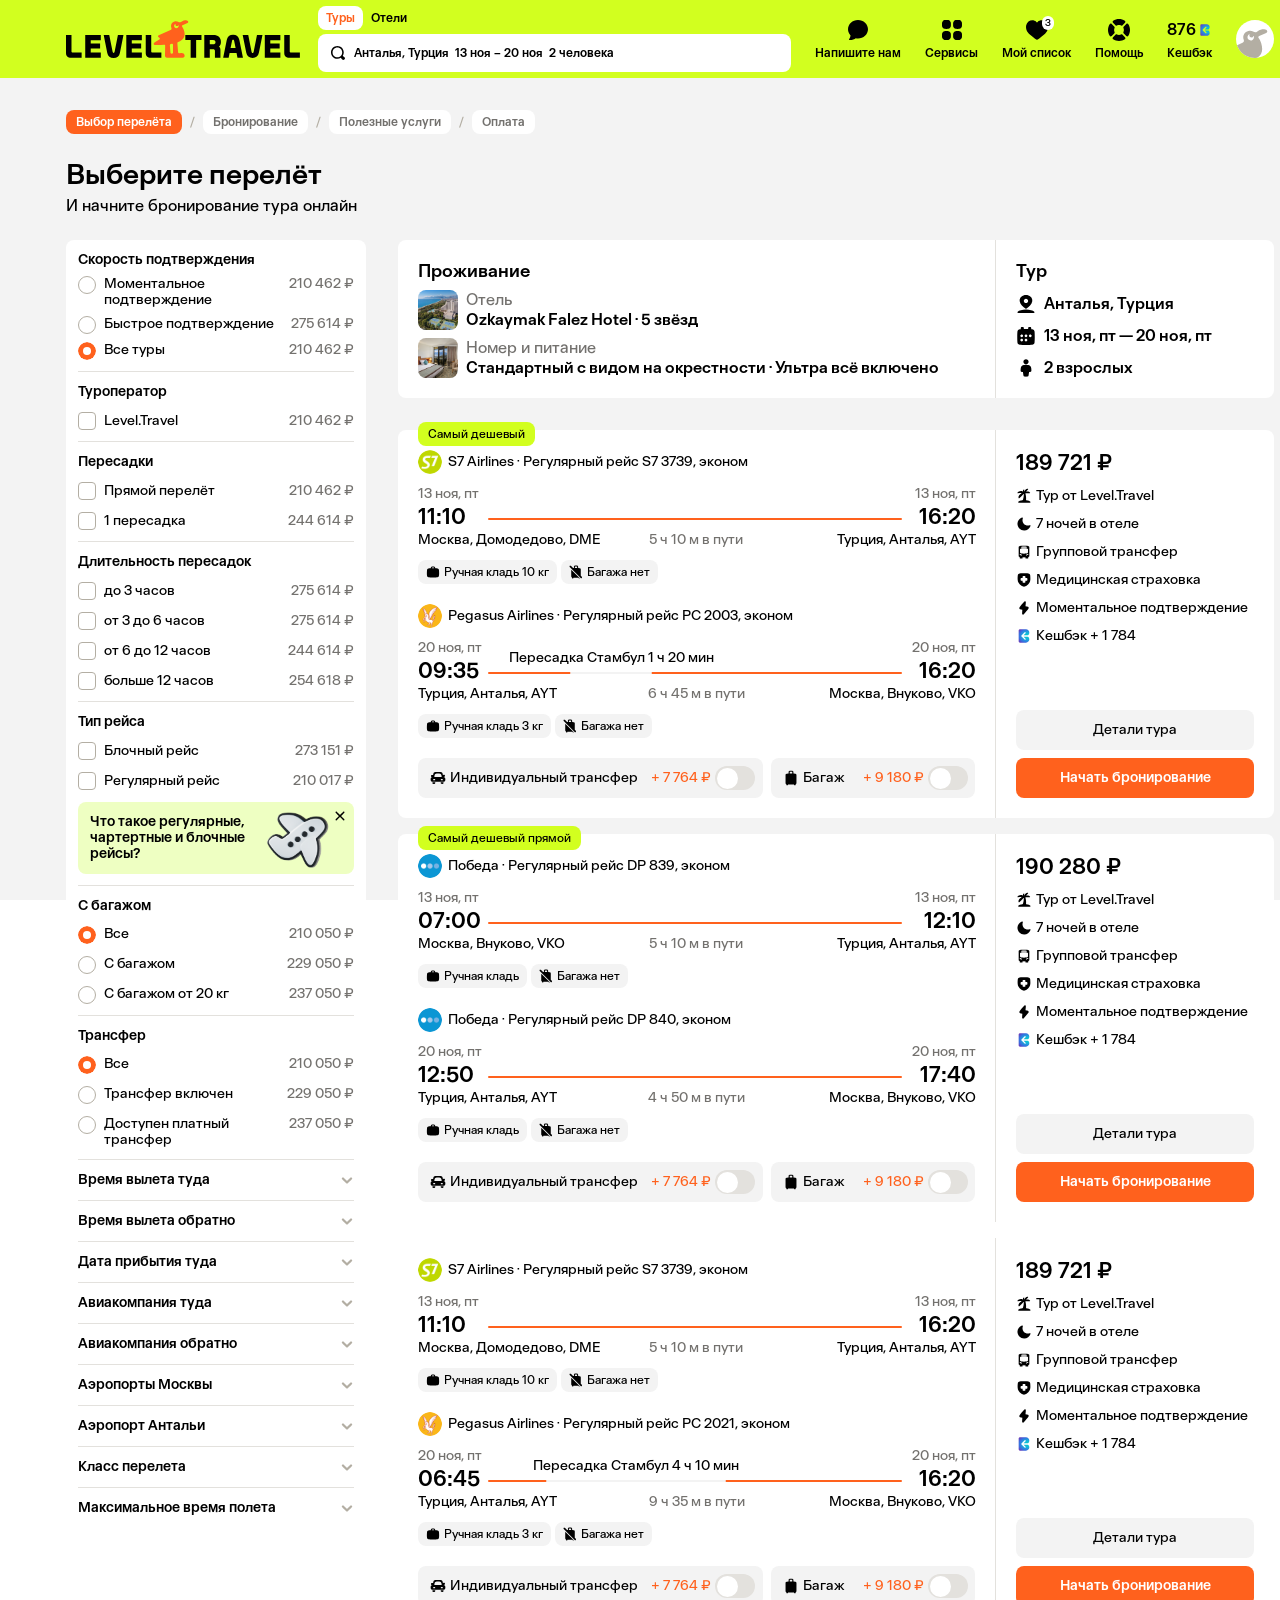
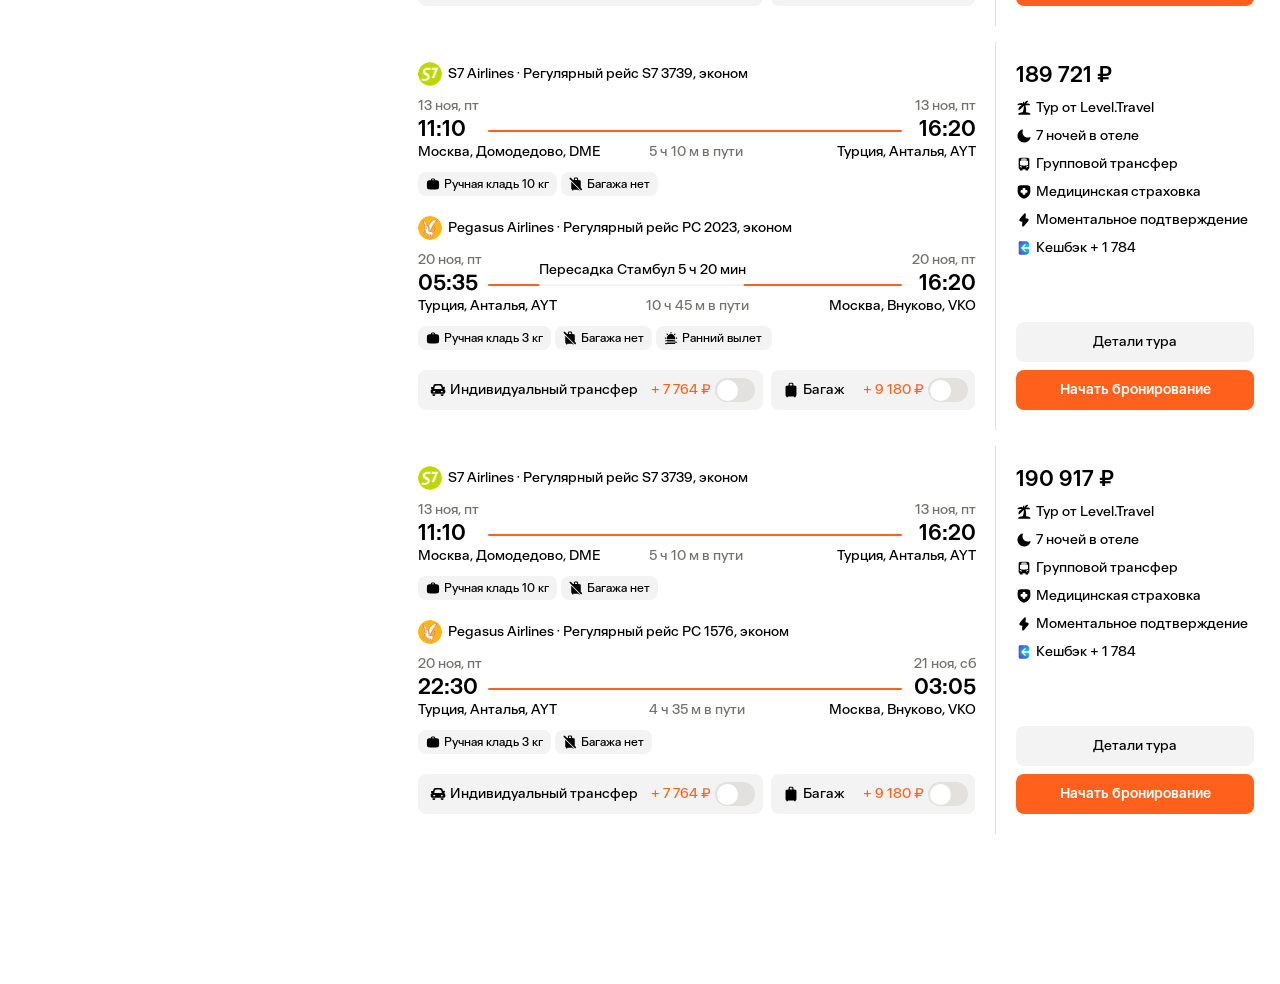
==== b/index.html @ edc3520c "Publish checkout prototypes B and C" ====
<!doctype html>
<html lang="ru">
<head>
  <meta charset="UTF-8">
  <meta name="viewport" content="width=1340">
  <meta name="robots" content="noindex, nofollow">
  <title>Оформление тура — Level.Travel</title>
  <link rel="preload" href="./assets/fonts/ONYOneBeta-Regular.otf" as="font" type="font/otf" crossorigin>
  <link rel="preload" href="./assets/fonts/ONYOneBeta-Medium.otf" as="font" type="font/otf" crossorigin>
  <link rel="stylesheet" href="./styles.css?v=transfer-directions">
  <link rel="stylesheet" href="./lodging-info.css?v=square-photos">
</head>
<body>
  <div id="app"></div>
  <script type="module" src="./app.js?v=square-photos"></script>
</body>
</html>
---- b/styles.css ----
@font-face{font-family:ONY;src:url('./assets/fonts/ONYOneBeta-Regular.otf') format('opentype');font-style:normal;font-weight:400;font-display:swap}
@font-face{font-family:ONY;src:url('./assets/fonts/ONYOneBeta-Medium.otf') format('opentype');font-style:normal;font-weight:500 900;font-display:swap}
:root{--orange:#ff611d;--lime:#d2ff1f;--background:#f3f3f3;--grey:#73716e;--pale:#b3aea3;--line:#e3e1dd;--radius:8px;color:#000;font-family:ONY,Arial,sans-serif;font-size:16px;line-height:20px;font-synthesis:none}
*{box-sizing:border-box}
body{margin:0;min-width:1340px;background:linear-gradient(to bottom,var(--lime) 78px,var(--background) 78px)}
body:has(.flight-header){background-attachment:fixed}
button,input,textarea,select{font:inherit;color:inherit}
button{cursor:pointer;border:0;background:none;padding:0;text-align:left}
button:disabled{cursor:default}
button:focus-visible,input:focus-visible,textarea:focus-visible{outline:2px solid var(--orange);outline-offset:3px}
button:active:not(:disabled){filter:brightness(.97)}
input,textarea{border:0;outline:none;min-width:0;background:transparent}
input[type=checkbox],input[type=radio]{appearance:none;display:inline-block;width:18px;height:18px;min-width:18px;border:1px solid var(--pale);background:#fff;cursor:pointer;position:relative;margin:0;vertical-align:middle;flex-shrink:0}
input[type=checkbox]{border-radius:4px}
input[type=radio]{border-radius:50%}
input[type=checkbox]:checked,input[type=radio]:checked{background:var(--orange);border-color:var(--orange)}
input[type=checkbox]:checked:after{content:'';position:absolute;left:1px;top:1px;width:14px;height:14px;background:url('./assets/service-transfer-imgCheckMark.svg') center/14px 14px no-repeat}
input[type=radio]:checked{border:0;background:transparent url('./assets/flight-filters-imgTypeOn.svg') center/18px 18px no-repeat}
h1,h2,h3,p,fieldset{margin:0;padding:0}
h1{font-size:28px;line-height:34px;font-weight:500;outline:none}
h2{font-size:22px;line-height:26px;font-weight:500}
h3{font-size:18px;line-height:22px;font-weight:500}
strong{font-weight:500}
[hidden]{display:none!important}
img{display:block;flex-shrink:0}
.muted{color:var(--grey)}
.pale{color:var(--pale)}
.fixed-page{width:1340px;margin:0 auto}
.icon{width:20px;height:20px;object-fit:contain;flex-shrink:0}
.chevron{width:16px;height:16px;object-fit:contain;flex-shrink:0}
.chevron.up{transform:rotate(180deg)}
.site-header{height:78px;width:1340px;background:var(--lime);padding:0 66px;display:flex;align-items:center;justify-content:space-between}
.logo{width:236px;height:38px;object-fit:contain}
.checkout-header-items{display:flex;gap:24px;font-size:14px;line-height:16px;font-weight:500}
.checkout-header-items>span{display:flex;align-items:center;gap:8px}
.checkout-header-items .icon{width:20px;height:20px}
.flight-header{position:sticky;top:0;z-index:40;gap:24px;padding-top:6px;padding-bottom:6px}
.header-search-group{display:flex;gap:16px;align-items:center;flex:1;min-width:0}
.header-search{flex:1;min-width:0;display:flex;flex-direction:column;gap:4px}
.header-tabs{display:flex;align-items:center;font-size:12px;line-height:14px;font-weight:500;height:24px}
.header-tabs>span{padding:5px 8px}
.header-tabs>.selected{background:#fff;color:var(--orange);border-radius:8px}
.search-static{height:38px;border-radius:8px;background:white;display:flex;align-items:center;gap:8px;padding:10px 12px;font-size:12px;line-height:14px;font-weight:500;white-space:nowrap}
.search-static .icon{width:16px;height:16px}
.header-items{display:flex;align-items:center;gap:24px;flex-shrink:0}
.header-item{position:relative;display:flex;flex-direction:column;align-items:center;gap:4px;font-size:12px;line-height:14px;font-weight:500}
.header-icon{width:24px;height:24px}
.list-count{position:absolute;left:calc(50% + 5px);top:-2px;padding:1px 3px;line-height:12px;font-size:10px;border-radius:8px;background:white;font-weight:400}
.cashback-head{display:flex;height:24px;align-items:center;gap:2px;font-size:16px;line-height:20px}
.cashback-icon{width:14px;height:14px}
.avatar{width:38px;height:38px;background:white;border-radius:50%;overflow:hidden;position:relative}
.avatar-bird{width:60px;height:60px;position:absolute;right:0;top:7px}
main{padding-top:32px;padding-bottom:150px}
.flights-page{width:1208px;margin:0 auto}
.checkout-page{width:1040px;margin:0 auto}
.steps{display:flex;align-items:center;gap:8px;height:24px;font-size:12px;line-height:14px}
.step{display:flex;gap:4px;align-items:center;justify-content:center;padding:5px 10px;background:white;color:var(--grey);font-weight:500;border-radius:8px;white-space:nowrap}
.step.active{background:var(--orange);color:#fff}
.step.done{color:#5a897d;padding-left:6px}
.done-mark{width:14px;height:14px}
.step-divider{color:var(--pale)}
.page-heading{display:flex;flex-direction:column;gap:4px;margin:24px 0}
.page-heading>p{font-size:16px;line-height:20px}
.flights-layout{display:grid;grid-template-columns:300px 876px;gap:32px;align-items:start}
.filters{background:white;padding:12px;border-radius:8px;display:flex;flex-direction:column;gap:12px;font-size:14px;line-height:16px}
.filter-group{display:flex;flex-direction:column;gap:12px;padding-bottom:12px;position:relative}
.filter-group::after{content:'';position:absolute;left:0;right:0;bottom:0;height:1px;background:var(--line)}
.filter-group:has(+.flight-banner){padding-bottom:0}
.filter-group:has(+.flight-banner)::after{display:none}
.filter-divider{height:0;position:relative}
.filter-divider::after{content:'';position:absolute;left:0;right:0;top:-1px;height:1px;background:var(--line)}
.filter-group:first-child{gap:8px}
.filter-group h3{font-size:14px;line-height:16px}
.filter-choice{display:flex;align-items:flex-start;gap:8px;cursor:pointer}
.filter-choice:has(input[type=checkbox]){align-items:center}
.filter-choice>span:first-of-type{flex:1;min-width:0}
.filter-price{color:var(--grey);white-space:nowrap}
.filter-choice input{margin:0}
.flight-banner{background:#eeffc2;border-radius:8px;position:relative;overflow:hidden}
.banner-body{display:flex;align-items:center;gap:16px;width:100%;padding:0 20px 0 12px;font-size:14px;line-height:16px;font-weight:500;min-height:72px}
.banner-body>span{flex:1;padding:12px 0}
.banner-plane{width:72px;height:72px;object-fit:cover}
.banner-close{position:absolute;right:8px;top:8px;width:12px;height:12px}
.banner-close img{width:12px;height:12px}
.collapsed-filter{display:flex;align-items:center;justify-content:space-between;gap:8px;font-size:14px;line-height:16px;font-weight:500;padding-bottom:12px;position:relative}
.collapsed-filter::after{content:'';position:absolute;left:0;right:0;bottom:0;height:1px;background:var(--line)}
.collapsed-filter:last-child{padding-bottom:0}
.collapsed-filter:last-child::after{display:none}
.small-chevron{width:14px;height:14px}
.extra-filter{display:flex;flex-direction:column;gap:12px;padding-bottom:12px;border-bottom:1px solid var(--line)}
.extra-filter:last-child{padding-bottom:0;border:0}
.filter-heading{display:flex;align-items:center;justify-content:space-between;gap:8px;font-size:14px;line-height:16px;font-weight:500;width:100%}
.extra-filter-content{display:flex;flex-direction:column;gap:12px}
.extra-filter:has(.extra-filter-content[hidden]){gap:0}
.filter-airline-logo{width:18px;height:18px;object-fit:cover;border-radius:50%;flex-shrink:0}
.range-caption{display:flex;justify-content:space-between;gap:8px}
.filter-range{height:16px;position:relative;isolation:isolate}
.filter-range::before{content:'';position:absolute;left:0;right:0;top:7px;height:2px;background:var(--line)}
.filter-range::after{content:'';position:absolute;left:var(--start);right:calc(100% - var(--end));top:7px;height:2px;background:var(--orange)}
.filter-range-input{appearance:none;position:absolute;inset:0;width:100%;height:16px;pointer-events:none;margin:0;background:transparent;z-index:1;padding:0}
.filter-range-input::-webkit-slider-thumb{appearance:none;pointer-events:auto;width:16px;height:16px;background:var(--orange);border-radius:50%;border:2px solid var(--orange);cursor:ew-resize}
.filter-range-input::-moz-range-thumb{pointer-events:auto;width:12px;height:12px;background:var(--orange);border-radius:50%;border:2px solid var(--orange);cursor:ew-resize}
.filter-range-input:focus-visible{outline:0;z-index:2}
.filter-range-input:focus-visible::-webkit-slider-thumb{outline:2px solid var(--pale);outline-offset:2px}
.flight-results{display:flex;flex-direction:column;gap:32px}
.flights-empty{display:flex;flex-direction:column;align-items:center;gap:16px;background:white;border-radius:8px;padding:20px;text-align:center}
.flights-empty>div{display:flex;flex-direction:column;gap:4px;width:100%}
.flights-empty h2{font-size:28px;line-height:34px}
.flights-empty p{font-size:16px;line-height:20px}
.accommodation-preview{display:grid;grid-template-columns:597px 279px;background:white;border-radius:8px;overflow:hidden;min-height:158px}
.accommodation-preview>div{padding:20px}
.accommodation-preview h3{margin-bottom:8px}
.lodging-details{display:flex;flex-direction:column;gap:8px;font-size:14px;line-height:16px}
.lodging-item{display:flex;gap:8px;align-items:flex-start}
.hotel-photo{width:36px;height:36px;border-radius:8px;object-fit:cover}
.lodging-item>div{display:flex;flex-direction:column;gap:2px}
.accommodation-preview .lodging-details{font-size:16px;line-height:20px}
.accommodation-preview .lodging-item>div{gap:0}
.accommodation-preview .hotel-photo{width:40px;height:40px}
.trip-preview{border-left:1px solid var(--line)}
.trip-preview>div{display:flex;align-items:center;gap:8px;margin-top:12px;font-size:16px;line-height:20px;font-weight:500}
.trip-preview .icon{width:20px;height:20px}
.flights-list{display:flex;flex-direction:column;gap:16px}
.flight-card{display:grid;grid-template-columns:597px 279px;position:relative;border-radius:8px;background:white;min-height:388px}
.flight-card-main{padding:20px;display:flex;flex-direction:column;gap:20px;min-width:0}
.flight-leg{display:flex;flex-direction:column;gap:12px}
.airline-line{display:flex;align-items:center;gap:6px;height:24px;font-size:14px;line-height:16px;white-space:nowrap}
.airline-logo{width:24px;height:24px;border-radius:50%;object-fit:cover}
.flight-path{height:62px;position:relative;display:flex;justify-content:space-between;font-size:14px;line-height:16px}
.flight-end{display:flex;flex-direction:column;align-items:flex-start;gap:2px;z-index:1}
.flight-end.arrival{align-items:flex-end;text-align:right;position:relative;right:-1px}
.flight-date{color:var(--grey);font-size:14px;line-height:16px;background:white}
.flight-time{font-size:22px;line-height:26px;background:white}
.airport{font-size:14px;line-height:16px;white-space:nowrap}
.flight-route-line{position:absolute;left:70px;width:414px;top:34px;height:0}
.route-line{position:absolute;width:414px;height:2px;left:0;top:-2px}
.connection-line{position:absolute;left:82px;top:-2px;width:82px;height:2px}
.connection-line.long{left:58px;width:180px}
.connection-line.longest{left:51px;width:205px}
.transfer-caption{position:absolute;top:-24px;left:123px;transform:translateX(-50%);text-align:center;white-space:nowrap;font-size:14px;line-height:16px;width:max-content}
.flight-route-line:has(.connection-line.long) .transfer-caption{left:147.5px}
.flight-route-line:has(.connection-line.longest) .transfer-caption{left:154.5px}
.flight-duration{position:absolute;top:46px;left:277.5px;transform:translateX(-50%);color:var(--grey);font-size:14px;line-height:16px;white-space:nowrap}
.flight-leg:nth-child(2) .flight-duration{left:278.5px}
.flight-card[data-flight="s7-pegasus-longest"] .flight-leg:nth-child(2) .flight-duration{left:279px}
.baggage-badges{display:flex;gap:4px;font-size:12px;line-height:14px;height:24px}
.baggage-badges>span{display:flex;align-items:center;gap:4px;padding:5px 8px;background:var(--background);border-radius:8px}
.baggage-badges>.early-departure{padding-right:10px}
.badge-icon{width:14px;height:14px;object-fit:contain}
.flight-badge{position:absolute;left:20px;top:-8px;padding:5px 10px;border-radius:8px;background:var(--lime);font-size:12px;line-height:14px;z-index:2}
.flight-extras{display:flex;gap:8px;margin-top:auto}
.extra-choice{display:flex;gap:4px;align-items:center;padding:8px 8px 8px 12px;border-radius:8px;background:var(--background);height:40px;font-size:14px;line-height:16px;white-space:nowrap}
.extra-icon{width:16px;height:16px}
.extra-price{color:var(--orange)}
.flight-extras>.extra-choice:first-child{flex:1;min-width:0}
.flight-extras>.extra-choice:first-child>span:first-of-type{flex:1;min-width:0}
.flight-extras>.extra-choice:last-child{width:204px}
.flight-extras>.extra-choice:last-child>span:first-of-type{width:56px;flex-shrink:0}
.switch{height:24px;width:40px;min-width:40px;border-radius:12px;background:var(--line);display:block;padding:1.5px;flex-shrink:0}
.switch>span{height:21px;width:21px;border-radius:50%;background:white;display:block;transform:translateX(0);transition:transform 120ms cubic-bezier(.23,1,.32,1)}
.switch.is-on{background:var(--orange)}
.switch.is-on>span{transform:translateX(16px)}
.flight-offer{border-left:1px solid var(--line);padding:20px;display:flex;flex-direction:column;justify-content:space-between;gap:24px}
.offer-info{display:flex;flex-direction:column;gap:12px;font-size:14px;line-height:16px}
.offer-price{font-size:22px;line-height:26px}
.offer-info>div{display:flex;gap:4px;align-items:flex-start}
.offer-icon{width:16px;height:16px}
.offer-buttons{display:flex;flex-direction:column;gap:8px}
.button{height:48px;border-radius:8px;display:flex;align-items:center;justify-content:center;text-align:center;padding:13px 16px;font-size:16px;line-height:20px;font-weight:500;white-space:nowrap}
.button.primary{background:var(--orange);color:white}
.button.primary:hover{background:#f35a17}
.button.secondary{background:var(--background);color:#000}
.button.secondary:hover{background:#ebeae7}
.button.small{height:40px;padding:12px 16px;font-size:14px;line-height:16px}
.button.secondary.small{font-weight:400}
.checkout-layout{display:grid;grid-template-columns:708px 300px;gap:32px;align-items:start}
.main-column{display:flex;flex-direction:column;gap:24px;min-width:0}
.panel{background:white;padding:20px;border-radius:8px}
.buyer-form{display:flex;flex-direction:column;gap:16px}
.buyer-form h2{margin-bottom:4px}
.form-row{display:grid;grid-template-columns:repeat(2,minmax(0,1fr));gap:16px}
.form-row.thirds{grid-template-columns:repeat(3,minmax(0,1fr))}
.field-wrap{display:flex;flex-direction:column;gap:4px;min-width:0}
.field{display:block;position:relative;background:white;border:1px solid var(--line);border-radius:8px;height:48px;min-width:0;text-align:left}
.field input{display:block;width:100%;height:46px;padding:19px 12px 3px;font-size:16px;line-height:20px;border-radius:8px}
.field input:focus-visible{outline:0}
.field:focus-within{border-color:var(--pale)}
.field-label{pointer-events:none;position:absolute;top:0;bottom:0;left:12px;right:12px;display:flex;align-items:center;font-size:16px;line-height:20px;color:var(--pale)}
.field:has(input:focus) .field-label,.field:has(input:not(:placeholder-shown)) .field-label{top:5px;bottom:auto;font-size:12px;line-height:14px;color:var(--grey);white-space:nowrap}
.field.invalid{border-color:#c12c3c}
.field.invalid .field-label{color:var(--grey)}
.field.invalid:has(input:placeholder-shown) .field-label{top:0;bottom:0;font-size:16px;line-height:20px;white-space:normal}
.field-wrap.has-error{gap:6px}
.field-error{font-size:12px;line-height:14px;color:#c12c3c}
.field-hint{font-size:12px;line-height:16px;color:var(--grey)}
.tourist-form{display:flex;flex-direction:column;gap:24px}
.tourist-heading{display:flex;flex-direction:column;gap:4px}
.passport-warning{display:flex;align-items:flex-start;gap:8px;color:var(--grey)}
.passport-warning .icon{width:20px;height:20px}
.tourist-presets{display:flex;gap:8px}
.preset{background:var(--background);border-radius:8px;padding:6px 12px;display:flex;flex-direction:column;gap:0;min-height:48px}
.preset-wrap{position:relative;display:block;flex-shrink:0}
.preset-wrap:nth-child(1){width:135px}.preset-wrap:nth-child(2){width:124px}.preset-wrap:nth-child(3){width:124px}.preset-wrap:nth-child(4){width:124px}
.preset-wrap .preset{width:100%}
.preset:disabled{opacity:.4;pointer-events:none}
.preset-tooltip{position:absolute;bottom:calc(100% + 8px);left:0;padding:8px 12px;border-radius:8px;background:#000;color:white;font-size:12px;line-height:16px;font-weight:400;white-space:nowrap;z-index:35;visibility:hidden;opacity:0;pointer-events:none}
.preset-wrap:hover .preset-tooltip,.preset-wrap:focus .preset-tooltip{visibility:visible;opacity:1}
.preset-wrap:focus-visible{outline:2px solid var(--orange);outline-offset:3px;border-radius:8px}
.preset small{font-size:12px;line-height:14px;color:var(--grey)}
.preset strong{font-size:16px;line-height:20px;white-space:nowrap}
.preset.selected{background:#ffe6dd;color:var(--orange)}
.preset.selected small{color:inherit}
.passport-fields{display:flex;flex-direction:column;gap:16px}
.passport-fields h3{font-size:16px;line-height:20px}
.country-field{height:48px;display:flex;align-items:center;justify-content:space-between;border:1px solid var(--line);border-radius:8px;padding:5px 12px}
.country-field>span{display:flex;flex-direction:column;font-size:16px;line-height:20px}
.country-field small{font-size:12px;line-height:14px;color:var(--grey)}
.country-selector{position:relative;min-width:0}
.country-field{width:100%}
.country-field.open{border-color:var(--grey)}
.country-menu{position:absolute;left:0;right:0;top:50px;height:160px;overflow-y:auto;background:white;z-index:30;border-radius:8px;box-shadow:0 4px 8px #0000000f,0 0 0 1px #6a6a6a14;scrollbar-width:none}
.country-menu::-webkit-scrollbar{display:none}
.country-option{display:block;width:100%;height:46px;padding:13px 12px;font-size:16px;line-height:20px;font-weight:400}
.country-option.selected,.country-option:focus{background:var(--orange);color:white;outline:none}
.country-menu:focus-within .country-option.selected:not(:focus){background:white;color:black}
.country-option:hover:not(:focus):not(.selected){background:var(--background)}
.gender-field{border:1px solid var(--line);border-radius:8px;display:flex;height:48px;overflow:hidden}
.gender-field.invalid{border-color:#c12c3c}
.gender-field.invalid label{color:#c12c3c}
.gender-field.invalid label+label{border-left-color:#c12c3c}
.gender-field label{width:50%;display:flex;align-items:center;justify-content:center;gap:4px;position:relative;color:var(--grey);cursor:pointer}
.gender-field label+label{border-left:1px solid var(--line)}
.gender-field input{appearance:none;opacity:0;position:absolute;inset:0;width:100%;height:100%;margin:0;border:0}
.gender-field input:focus-visible{outline:0}
.gender-field label:focus-within{outline:2px solid var(--orange);outline-offset:-3px}
.gender-field .checked{color:var(--orange);background:#ffe6dd}
.gender-icon{width:20px;height:20px}
.order-sidebar{display:flex;flex-direction:column;gap:16px;min-width:0}
.summary-card{background:white;border-radius:8px;overflow:hidden}
.summary-section{padding:20px;position:relative}
.summary-section::after{content:'';position:absolute;left:0;right:0;bottom:0;height:1px;background:var(--line)}
.summary-section h3>button{width:100%;display:flex;align-items:center;justify-content:space-between;gap:8px;font-size:18px;line-height:22px;font-weight:500}
.summary-section-content{margin-top:12px}
.summary-tour{display:flex;flex-direction:column;gap:12px}
.summary-tour>div{display:flex;gap:8px;align-items:flex-start}
.summary-tour strong{font-size:16px;line-height:20px}
.compact .hotel-photo{width:36px;height:36px}
.compact{font-size:16px;line-height:20px}
.summary-total{display:flex;align-items:center;justify-content:space-between;gap:16px;padding:20px;font-size:18px;line-height:22px}
.total-amount{font-size:22px;line-height:26px;white-space:nowrap}
.next-button{width:100%}
.price-timer{display:flex;gap:4px;align-items:center;font-size:16px;line-height:20px;color:var(--grey);white-space:nowrap}
.price-rows{display:flex;flex-direction:column;gap:12px}
.price-rows>div{display:flex;align-items:flex-start;justify-content:space-between;gap:8px}
.price-rows>div>span{flex:1;min-width:0}
.price-rows strong{white-space:nowrap}
.summary-flight{display:flex;flex-direction:column;gap:8px}
.summary-flight+.summary-flight{margin-top:24px}
.summary-airline,.summary-flight-row{display:flex;gap:8px;align-items:flex-start}
.summary-airline-logo{width:20px;height:20px;border-radius:50%;object-fit:cover}
.summary-person+.summary-person{margin-top:8px}
.summary-section-content>div+div:has(>.muted){margin-top:8px}
.service-card{position:relative;display:flex;align-items:flex-start;gap:8px;background:white;border-radius:8px;padding:20px 24px 24px 16px}
.service-icon{position:relative;width:40px;height:40px;overflow:hidden;flex-shrink:0}
.service-raster{width:40px;height:40px;object-fit:cover}
.priority-icon>img{position:absolute;width:37.484px;height:34.256px;left:1.256px;top:2.884px}
.insurance-icon>img{position:absolute;left:-1.444px;top:-1.444px;width:42.888px;height:42.888px}
.joint-base{position:absolute;left:2.326px;top:1.234px;width:35.428px;height:35.428px;transform:rotate(-2.25deg)}
.joint-tint{position:absolute;left:18.291px;top:10.993px;width:12.829px;height:12.793px;transform:rotate(-5.98deg) scaleX(-1);mix-blend-mode:color}
.heart-base{position:absolute;left:2.75px;top:3.89px;width:32.244px;height:32.21px;transform:rotate(15.75deg)}
.heart-vector{position:absolute;left:4.45px;top:6.354px;width:27.38px;height:26.505px;transform:rotate(15.75deg)}
.heart-highlight{mix-blend-mode:plus-lighter}
.service-copy{padding:4px 0;width:428px;flex-shrink:0;display:flex;flex-direction:column;gap:8px}
.service-copy>h3{font-size:18px;line-height:22px}
.service-copy>p{font-size:16px;line-height:20px}
.service-price-switch{position:absolute;right:24px;top:20px;display:flex;align-items:center;gap:8px}
.service-price-switch>strong{font-size:22px;line-height:26px;white-space:nowrap}
.service-extra{display:flex;flex-direction:column;gap:16px;padding-top:8px}
.service-card[data-service=insurance] .service-extra{gap:8px;padding-top:0}
.vehicle-options{display:flex;flex-direction:column;gap:8px}
.vehicle-list{display:flex;flex-direction:column;gap:8px}
.vehicle-choice{display:flex;align-items:center;gap:8px;cursor:pointer;font-size:16px;line-height:20px}
.vehicle-choice>span:first-of-type{white-space:nowrap}
.vehicle-choice>span:last-child{white-space:nowrap}
.more-vehicles{display:flex;align-items:center;gap:2px;color:var(--grey);font-size:16px;line-height:20px;width:fit-content}
.tiny-chevron{width:12px;height:12px}
.text-link{color:var(--orange);font-weight:400;font-size:inherit;line-height:inherit}
.text-link.inline{display:inline;text-align:inherit;text-decoration:none}
.joint-choices{display:flex;flex-direction:column;gap:16px}
.joint-first,.joint-other{display:flex;align-items:flex-start;gap:8px;cursor:pointer}
.joint-order{padding-left:26px;margin-top:-8px;display:flex;flex-direction:column}
.joint-order-input{width:326px;height:48px;padding:13px 12px;border:1px solid var(--line);border-radius:8px;background:white;font-size:16px;line-height:20px}
.joint-order-input::placeholder{color:var(--grey);opacity:1}
.joint-count-selector{position:relative;width:174px;margin-left:26px;margin-top:-8px}
.joint-count{display:flex;align-items:center;justify-content:space-between;gap:8px;width:174px;height:48px;padding:6px 12px;border:1px solid var(--line);border-radius:8px}
.joint-count>span{display:flex;flex-direction:column;white-space:nowrap;font-size:16px;line-height:20px}
.joint-count small{font-size:12px;line-height:14px;color:var(--grey)}
.joint-count.open{border-color:var(--grey)}
.joint-count-menu{position:absolute;left:0;top:50px;width:174px;background:white;z-index:30;border-radius:8px;overflow:hidden;box-shadow:0 4px 8px #0000000f,0 0 0 1px #6a6a6a14}
.joint-count-option{display:block;width:100%;height:46px;padding:13px 12px;font-size:16px;line-height:20px;font-weight:400}
.joint-count-option.selected,.joint-count-option:focus{background:var(--orange);color:white;outline:none}
.joint-count-menu:focus-within .joint-count-option.selected:not(:focus){background:white;color:black}
.joint-count-option:hover:not(:focus):not(.selected){background:var(--background)}
.wish-options{display:flex;flex-direction:column;gap:8px;margin-top:-8px}
.wish-options>label{display:flex;align-items:center;gap:8px;cursor:pointer}
.service-extra textarea{height:140px;border:1px solid var(--line);border-radius:8px;padding:12px;resize:vertical;font-size:16px;line-height:20px;background:white;width:428px}
.service-extra textarea::placeholder{color:var(--pale)}
.payment-layout{grid-template-columns:504px 504px}
.payment-panel{border-radius:8px;background:white;padding:20px 24px;display:flex;flex-direction:column;gap:16px}
.payment-panel h3{font-size:18px;line-height:22px}
.tabs{display:flex;gap:8px;align-items:center}
.tab{display:flex;gap:4px;align-items:center;justify-content:center;padding:8px 12px 8px 8px;border-radius:8px;font-size:16px;line-height:20px;font-weight:500;white-space:nowrap;height:40px;background:var(--background)}
.tab.selected{background:#ffe6dd;color:var(--orange)}
.tab-icon{width:24px;height:24px;object-fit:contain}
.points-panel p{font-size:16px;line-height:20px}
.rewards-content{display:flex;flex-direction:column;gap:16px;width:100%}
.rewards-form{display:flex;flex-direction:column;gap:6px;width:100%}
.rewards-row{display:flex;gap:8px;width:100%;align-items:flex-start}
.rewards-field{flex:1}
.rewards-field .field-label{color:var(--grey)}
.rewards-field input{padding:20px 12px 6px}
.rewards-field:has(input:focus) .field-label,.rewards-field:has(input:not(:placeholder-shown)) .field-label{top:6px}
.rewards-error{font-size:12px;line-height:14px;color:#c12c3c}
.rewards-form .button{flex-shrink:0}
.points-used{gap:4px}
.points-used .button{margin-top:12px;align-self:flex-start;height:46px}
.points-check{width:40px;height:40px;background:var(--lime);border-radius:50%;display:flex;align-items:center;justify-content:center}
.points-check>img{width:24px;height:24px}
.after-payment-panel{background:white;border-radius:8px;padding:16px;display:flex;flex-direction:column;gap:12px;overflow:hidden}
.after-payment{display:flex;align-items:center;gap:8px;width:100%}
.after-payment-icon{position:relative;overflow:hidden;flex-shrink:0;width:40px;height:32.8px}
.after-payment-image{position:absolute;width:49.388px;height:32.8px;left:-5.532px;top:0}
.after-payment strong{font-size:18px;line-height:22px;flex:1}
.after-payment-content{display:flex;flex-direction:column;gap:12px}
.after-payment-detail{display:flex;align-items:flex-start;gap:8px}
.after-detail-icon{position:relative;overflow:hidden;flex-shrink:0;width:40px;height:40px}
.after-detail-icon img{position:absolute;max-width:none}
.after-check img{width:43.588px;height:43.588px;left:-1.2px;top:-1.792px}
.after-documents img{width:41.28px;height:41.28px;left:0;top:-.64px}
.after-support img{width:42.888px;height:42.888px;left:-1.444px;top:-1.444px}
.after-detail-copy{width:428px;flex-shrink:0;padding:4px 0;display:flex;flex-direction:column;gap:8px}
.after-detail-copy h3{font-size:18px;line-height:22px}
.after-detail-copy p{font-size:16px;line-height:20px}
.payment-methods{gap:16px}
.method-list{margin-top:8px;display:flex;flex-direction:column;gap:16px}
.finance-method .method-row{height:auto;min-height:36px}
.finance-extra{margin-top:16px;display:flex;flex-direction:column;gap:16px}
.finance-extra:empty{display:none}
.finance-icon{width:20px;height:20px;object-fit:contain}
.finance-split-icon{position:relative;width:28px;height:8.727px;transform:translateY(.36px)}
.finance-split-word{position:absolute;left:29.93%;top:15.98%;width:69.75%;height:67.78%}
.finance-split-melon{position:absolute;left:.016%;top:6.25%;width:23.879%;height:87.5%}
.paylate-widget{padding:20px;border-radius:8px;background:var(--background);display:flex;flex-direction:column;gap:8px;font-size:14px;line-height:16px}
.paylate-facts>div{display:flex;align-items:baseline;gap:12px}
.paylate-facts strong{width:55px;flex-shrink:0;font-size:28px;line-height:34px}
.paylate-facts span{font-size:16px;line-height:20px}
.paylate-provider{display:flex;align-items:center;gap:8px}
.paylate-provider>span{flex:1}
.paylate-full-logo{width:58px;height:24px;flex-shrink:0}
.stage-plans,.finance-terms{display:flex;gap:8px;width:100%}
.stage-plan{flex:1;min-width:0;display:flex;flex-direction:column;gap:12px;padding:12px;border-radius:8px;background:var(--background);height:108px;font-size:14px;line-height:16px}
.stage-plan strong{font-size:16px;line-height:20px;white-space:nowrap}
.stage-plan>span:last-child{margin-top:auto}
.stage-plan.selected,.finance-term.selected{background:#ffe6dd}
.stage-plan.selected strong,.finance-term.selected{color:var(--orange)}
.finance-term{flex:1;min-width:0;padding:12px;border-radius:8px;background:var(--background);font-weight:500;font-size:16px;line-height:20px;white-space:nowrap}
.quarter-payments{display:flex;gap:8px}
.quarter-payments>div{display:flex;flex-direction:column;gap:4px;border-top:2px solid var(--line);padding-top:8px}
.quarter-payments>div:first-child{padding-right:32px;border-color:var(--orange)}
.quarter-payments>div:last-child{flex:1;min-width:0}
.quarter-payments strong{font-size:18px;line-height:22px;white-space:nowrap}
.quarter-payments span{font-size:14px;line-height:16px}
.quarter-caption{display:flex;justify-content:space-between;gap:4px;white-space:nowrap}
.split-widget{height:282px;position:relative;overflow:hidden;border-radius:8px;background:var(--background);font-family:Arial,sans-serif}
.split-widget-image{position:absolute;left:-14px;top:-2px;width:413px;height:284px;max-width:none;mix-blend-mode:multiply}
.split-terms{position:absolute;left:19.5px;top:76px;width:330px;height:36px;background:#dfe0e5;border-radius:16px;padding:4px}
.split-terms .finance-terms{height:28px;gap:2px}
.split-terms .finance-term{background:transparent;padding:0;border-radius:8px;font-family:Arial,sans-serif;font-size:14px;font-weight:400;line-height:28px;text-align:center;color:#555}
.split-terms .finance-term.selected{background:var(--background);color:black}
.split-badge{position:absolute;left:218.5px;top:69.5px;width:26px;height:14px;overflow:hidden}
.split-badge img{position:absolute;left:-232.5px;top:-71.5px;width:413px;height:284px;max-width:none;mix-blend-mode:multiply}
.split-widget-question{position:absolute;left:326px;top:30px;width:20px;height:20px}
.split-dates{position:absolute;left:19.5px;top:192px;width:98px;height:36px;background:var(--background);font-size:14px;line-height:18px}
.split-future{position:absolute;left:122px;top:192px;width:250px;min-height:36px;background:var(--background);font-size:14px;line-height:18px;font-weight:600;color:#85889d}
.split-future small{font-size:12px;line-height:14px}
.vanta-widget{background:var(--background);border-radius:8px;padding:16px;display:flex;flex-direction:column;gap:20px;min-height:292.347px;font-size:14px;line-height:16px}
.vanta-top{display:flex;flex-direction:column;gap:16px}
.vanta-full-logo{width:115px;height:14.347px;margin:5px 0}
.vanta-widget .finance-terms{gap:2px;background:white;border-radius:8px;padding:2px;height:40px}
.vanta-widget .finance-term{padding:0;font-size:14px;line-height:16px;font-weight:400;text-align:center;color:var(--grey);background:white;border:1px solid transparent}
.vanta-widget .finance-term.selected{font-weight:500;color:black;border-color:var(--grey)}
.vanta-payments{display:flex;flex-direction:column;gap:8px}
.vanta-columns{display:flex;gap:8px}
.vanta-columns>div:first-child{width:90px;flex-shrink:0;border-top:6px solid #f968d3;border-radius:3px;padding-top:8px;display:flex;flex-direction:column;gap:2px}
.vanta-long{flex:1;min-width:0;display:grid;grid-template-columns:1fr 1fr;column-gap:8px;row-gap:8px;border-top:6px solid #f8caef;border-radius:3px;padding-top:8px}
.vanta-long>div{display:flex;flex-direction:column;gap:2px;min-height:98px}
.vanta-long>button{grid-column:1/-1}
.vanta-accent{color:#f968d3}
.payment-method{padding-bottom:16px;position:relative}
.payment-method::after{content:'';position:absolute;left:0;right:0;bottom:0;height:1px;background:var(--line)}
.payment-method:last-child{padding-bottom:0}
.payment-method:last-child::after{display:none}
.method-row{display:flex;gap:12px;align-items:center;height:36px}
.method-select{display:flex;align-items:center;gap:12px;flex:1;font-size:16px;line-height:20px;min-width:0}
.payment-logo{height:36px;width:36px;border-radius:8px;background:var(--background);display:flex;align-items:center;justify-content:center;position:relative;flex-shrink:0}
.pay-logo{width:20px;height:20px;object-fit:contain}
.pay-logo.wide{width:28px;height:12px}
.pay-logo.alfa-main{position:absolute;left:14.3712px;top:15.0264px;width:17.8191px;height:5.94796px}
.alfa-overlay{position:absolute;left:4.1904px;top:13.9812px;width:7.90956px;height:8.03743px}
.question-button{width:18px;height:18px;flex-shrink:0}
.question-button img{width:18px;height:18px}
.method-radio{width:18px;height:18px;border:1px solid var(--pale);border-radius:50%;flex-shrink:0;position:relative}
.method-radio.checked{background:var(--orange);border-color:var(--orange)}
.method-radio.checked:after{content:'';position:absolute;inset:4px;background:white;border-radius:50%}
.bank-card-form{margin-top:16px;background:var(--line);border-radius:8px;padding:20px;display:flex;flex-direction:column;gap:16px}
.bank-card-intro{display:flex;gap:8px;font-size:16px;line-height:20px}
.bank-card-intro>div{flex:1}
.bank-card-intro p{font-size:12px;line-height:16px;margin-top:2px}
.card-brands{width:127px;height:16px;object-fit:contain}
.bank-card-form .field{border:0}
.card-input-row{display:grid;grid-template-columns:1fr 1fr;gap:16px}
.payment-agreement{font-size:14px;line-height:16px;color:var(--grey)}
.tour-modal{padding:0;border:0;border-radius:8px;background:var(--background);width:876px;max-width:none;max-height:calc(100vh - 120px);margin:60px auto;overflow:auto;color:#000}
.tour-modal::backdrop{background:rgba(0,0,0,.4)}
.payment-info-modal{padding:0;border:0;border-radius:8px;background:white;width:700px;max-width:none;max-height:calc(100vh - 48px);margin:auto;overflow:auto;color:#000}
.payment-info-modal::backdrop{background:rgba(0,0,0,.4)}
.payment-info-modal .modal-pane{display:flex;flex-direction:column;gap:4px}
.payment-info-modal h2{font-size:22px;line-height:26px}
.payment-info-modal p{font-size:16px;line-height:20px}
.payment-info-modal .modal-close{background:var(--background)}
.success-page{padding:32px 150px 150px;min-height:800px;display:flex;flex-direction:column;align-items:flex-start;gap:24px}
.success-copy{width:708px;display:flex;flex-direction:column;align-items:flex-start;gap:4px}
.success-check{width:100px;height:100px;position:relative;overflow:hidden}
.success-check img{position:absolute;max-width:none;width:108.97px;height:108.97px;left:-3px;top:-4.48px}
.success-copy p{font-size:16px;line-height:20px}
.modal-pane{position:relative;padding:24px}
.modal-pane>.page-heading{margin:20px 0}
.modal-close{position:absolute;right:16px;top:16px;background:#e9e8e5;border-radius:8px;padding:8px;width:32px;height:32px;display:flex;align-items:center;justify-content:center}
.modal-close img{width:16px;height:16px}
.modal-layout{display:grid;grid-template-columns:504px 300px;gap:24px;align-items:start}
.modal-flight-leg{display:flex;flex-direction:column;gap:16px}
.modal-flight-leg h2{margin-bottom:4px}
.modal-route{display:flex;gap:8px}
.route-track{width:20px;height:128px;position:relative;flex-shrink:0}
.route-track>img{width:20px;height:128px}
.route-stops{display:flex;flex-direction:column;gap:12px;flex:1}
.route-stops>div{display:grid;grid-template-columns:80px 1fr;gap:2px 8px}
.route-stops>div>span{color:var(--grey)}
.route-stops>p{padding-left:88px}
.modal-connection{display:flex;align-items:center;gap:8px;padding:16px 0;background-image:url('./assets/modal-return-imgLine.svg'),url('./assets/modal-return-imgLine.svg');background-position:top left,bottom left;background-repeat:no-repeat}
.modal-flight-features{padding-top:16px;display:flex;flex-direction:column;gap:16px;background:url('./assets/modal-outbound-imgLine.svg') top left no-repeat}
.modal-flight-features>div:nth-child(4)>div{display:flex;flex-direction:column;gap:2px}
.modal-flight-features>div:last-child>strong{padding:2px 0}
.modal-flight-features>div{display:flex;align-items:flex-start;gap:8px}
.modal-baggage{display:flex;align-items:center;gap:8px;padding-top:16px;background:url('./assets/modal-outbound-imgLine.svg') top left no-repeat}
.push-right{margin-left:auto}
.modal-transfer{display:flex;flex-direction:column;gap:16px}
.modal-transfer>div{display:flex;align-items:flex-start;gap:8px}
.private-transfer-choice{padding-top:16px;font-size:16px;line-height:20px;background:url('./assets/modal-transfer-imgLine.svg') top left no-repeat}
.private-transfer-choice>div{flex:1}
.modal-transfer>div>div{display:flex;flex-direction:column;gap:2px}
.private-transfer-choice>strong{white-space:nowrap}
.private-transfer-choice .switch{align-self:center}
.modal-open{overflow:hidden}
@media(prefers-reduced-motion:reduce){*,*::before,*::after{transition:none!important;animation:none!important;scroll-behavior:auto!important}}

/* Independent reset controls in the booking form. */
.buyer-heading{display:flex;flex-direction:column;gap:4px}
.form-heading-row{display:flex;align-items:flex-start;gap:4px;width:100%}
.form-heading-row h2{flex:1;margin:0}
.clear-form{flex-shrink:0;background:var(--background);border-radius:8px;padding:5px 10px;font-size:14px;line-height:16px;font-weight:500;white-space:nowrap}
---- b/lodging-info.css ----
.lodging-item[data-lodging-info]{width:100%;text-align:left;font-size:inherit;line-height:inherit}
.lodging-item[data-lodging-info]:hover strong{color:var(--orange)}
.lodging-info-modal{border:0;border-radius:8px;padding:24px;width:700px;max-width:700px;max-height:calc(100vh - 48px);overflow:auto;margin:auto;color:#000;background:white;font:inherit;box-sizing:border-box}
.lodging-info-modal::backdrop{background:rgba(0,0,0,.4)}
.lodging-info-content{display:flex;flex-direction:column;gap:16px;width:652px}
.lodging-info-content h2{font-size:22px;line-height:26px;font-weight:500;padding-right:20px}
.lodging-info-content p{font-size:16px;line-height:20px}
.lodging-info-heading{display:flex;flex-direction:column;gap:4px}
.lodging-stars{display:flex;gap:2px}
.lodging-star{width:16px;height:16px}
.lodging-gallery{position:relative;width:652px;height:212px;overflow:hidden}
.lodging-photo-track{display:grid;grid-template-columns:repeat(3,1fr);gap:8px;width:100%}
.lodging-info-photo{width:212px;height:212px;object-fit:cover;border-radius:8px}
.lodging-gallery-arrow{position:absolute;top:50%;transform:translateY(-50%);width:30px;height:68px;display:flex;align-items:center;justify-content:center}
.lodging-gallery-arrow.previous{left:0}.lodging-gallery-arrow.next{right:0}
.lodging-gallery-chevron{width:14px;height:52px}
.lodging-gallery-arrow.previous img{transform:scaleX(-1)}
.lodging-rating{display:flex;gap:8px;align-items:center;font-size:14px;line-height:16px}
.lodging-rating strong{background:var(--lime);padding:6px 12px;border-radius:8px;font-weight:500}
.lodging-hotel-badges{display:flex;flex-wrap:wrap;gap:8px;font-size:14px;line-height:16px}
.lodging-hotel-badges>span{display:flex;gap:4px;align-items:center;background:var(--background);border-radius:8px;padding:6px 12px 6px 8px;white-space:nowrap}
.lodging-hotel-badges>span.reviews-year{padding-left:12px;padding-right:10px}
.lodging-hotel-badges>span.hotel-territory{padding-left:12px}
.lodging-small-icon{width:16px;height:16px}
.lodging-amenity-section{display:flex;flex-direction:column;gap:8px}
.lodging-amenity-section h3{font-size:16px;line-height:20px;font-weight:500}
.lodging-amenity-columns{display:grid;grid-template-columns:1fr 1fr;gap:8px}
.lodging-amenity-columns>div{display:flex;flex-direction:column;gap:8px;min-width:0}
.lodging-amenity{display:flex;gap:8px;align-items:center;font-size:16px;line-height:20px;min-width:0}
.lodging-amenity span{white-space:nowrap;overflow:hidden;text-overflow:ellipsis}
.lodging-amenity-icon{width:24px;height:24px}
.lodging-info-close{position:absolute;right:16px;top:16px;width:32px;height:32px;padding:8px;background:var(--background);border-radius:8px;display:flex;align-items:center;justify-content:center}
.lodging-close-icon{width:16px;height:16px}
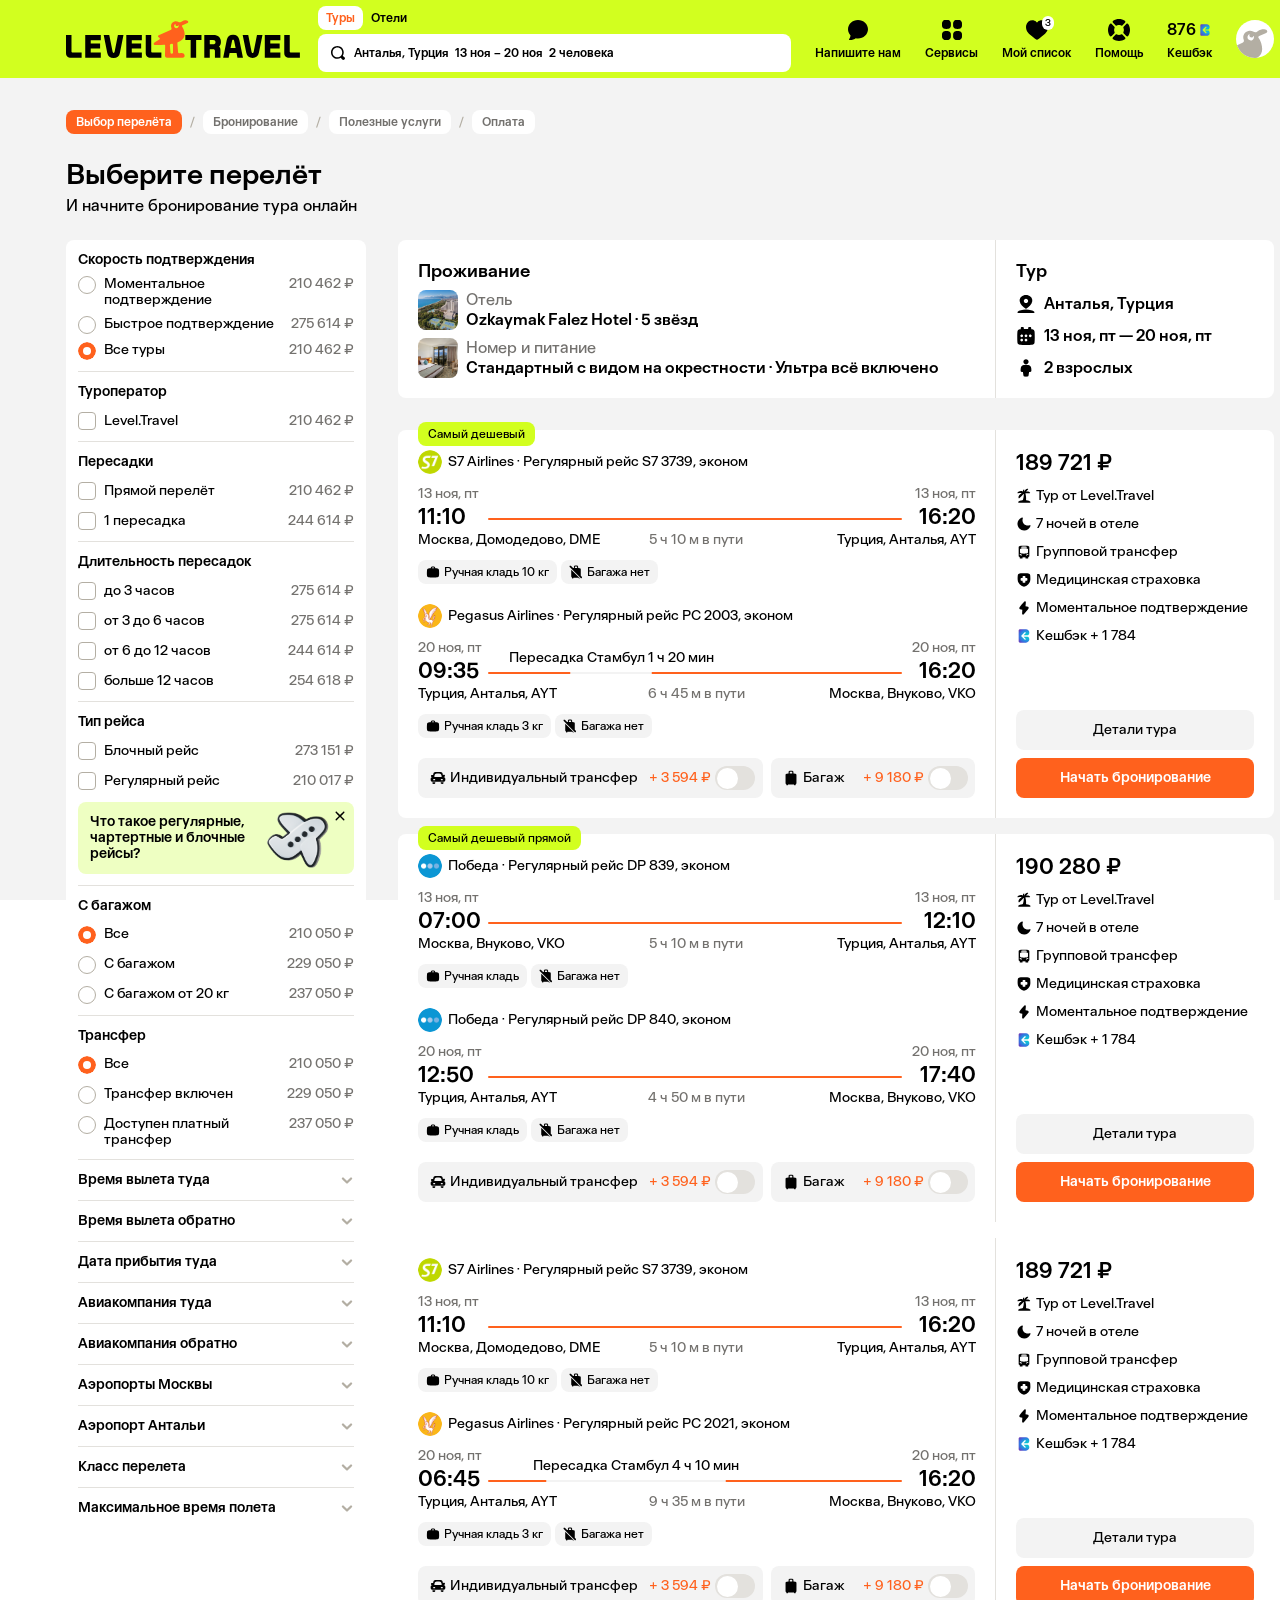
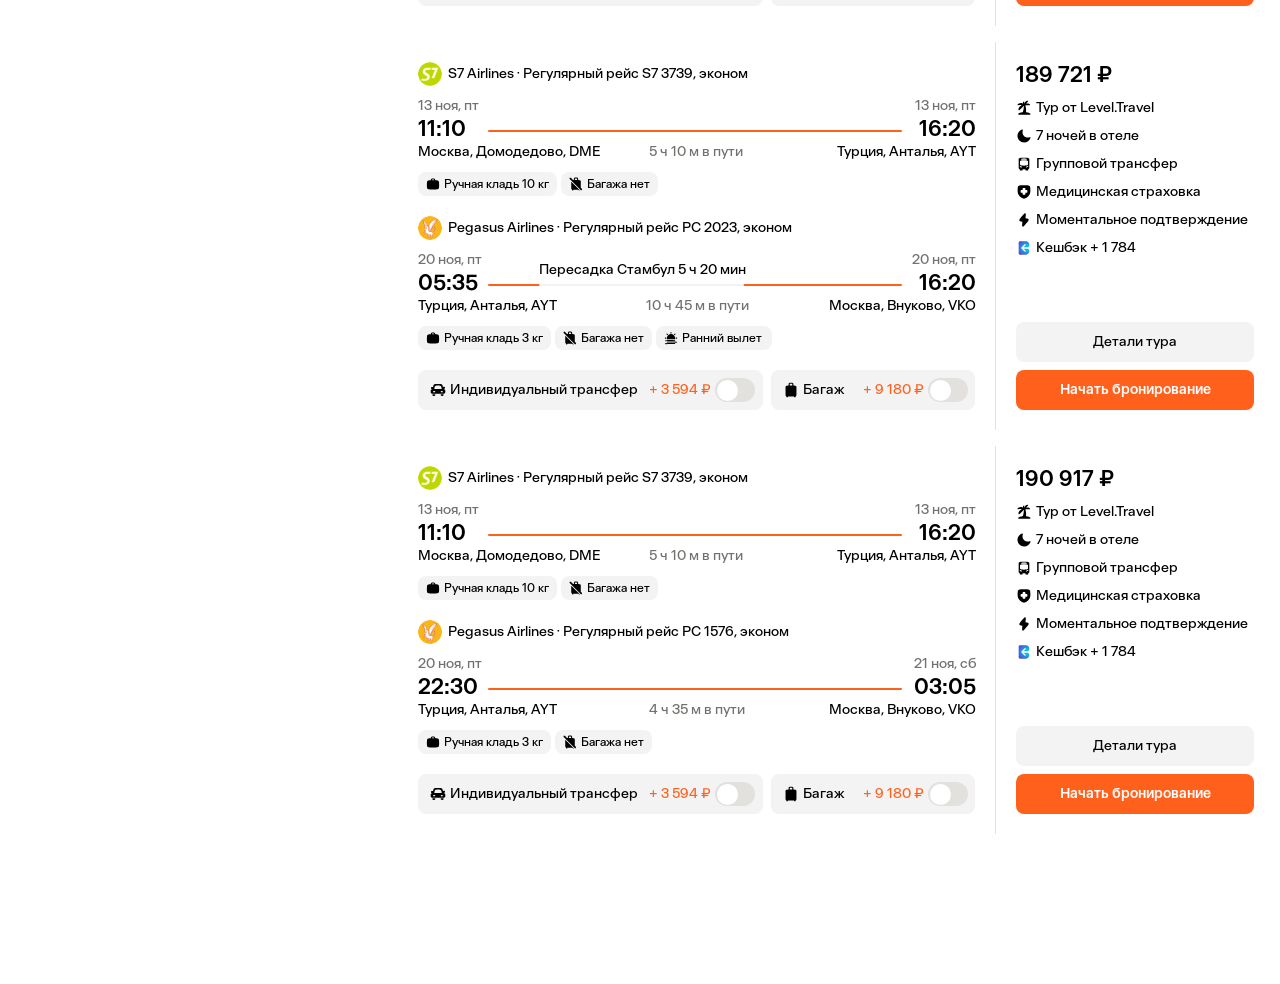
==== commit 9d66166c: "Refine flight details, transfer selection and payment controls" ====
--- a/b/index.html
+++ b/b/index.html
@@ -7,11 +7,11 @@
   <title>Оформление тура — Level.Travel</title>
   <link rel="preload" href="./assets/fonts/ONYOneBeta-Regular.otf" as="font" type="font/otf" crossorigin>
   <link rel="preload" href="./assets/fonts/ONYOneBeta-Medium.otf" as="font" type="font/otf" crossorigin>
-  <link rel="stylesheet" href="./styles.css?v=transfer-directions">
+  <link rel="stylesheet" href="./styles.css?v=stage-equal-padding">
   <link rel="stylesheet" href="./lodging-info.css?v=square-photos">
 </head>
 <body>
   <div id="app"></div>
-  <script type="module" src="./app.js?v=square-photos"></script>
+  <script type="module" src="./app.js?v=clickable-payment-radios"></script>
 </body>
 </html>
--- a/b/styles.css
+++ b/b/styles.css
@@ -358,7 +358,7 @@
 .paylate-provider>span{flex:1}
 .paylate-full-logo{width:58px;height:24px;flex-shrink:0}
 .stage-plans,.finance-terms{display:flex;gap:8px;width:100%}
-.stage-plan{flex:1;min-width:0;display:flex;flex-direction:column;gap:12px;padding:12px;border-radius:8px;background:var(--background);height:108px;font-size:14px;line-height:16px}
+.stage-plan{flex:1;min-width:0;display:flex;flex-direction:column;gap:12px;padding:12px;border-radius:8px;background:var(--background);min-height:116px;height:auto;font-size:14px;line-height:16px}
 .stage-plan strong{font-size:16px;line-height:20px;white-space:nowrap}
 .stage-plan>span:last-child{margin-top:auto}
 .stage-plan.selected,.finance-term.selected{background:#ffe6dd}
@@ -446,7 +446,7 @@
 .route-stops{display:flex;flex-direction:column;gap:12px;flex:1}
 .route-stops>div{display:grid;grid-template-columns:80px 1fr;gap:2px 8px}
 .route-stops>div>span{color:var(--grey)}
-.route-stops>p{padding-left:88px}
+.route-stops>p{padding-left:0;text-align:left}
 .modal-connection{display:flex;align-items:center;gap:8px;padding:16px 0;background-image:url('./assets/modal-return-imgLine.svg'),url('./assets/modal-return-imgLine.svg');background-position:top left,bottom left;background-repeat:no-repeat}
 .modal-flight-features{padding-top:16px;display:flex;flex-direction:column;gap:16px;background:url('./assets/modal-outbound-imgLine.svg') top left no-repeat}
 .modal-flight-features>div:nth-child(4)>div{display:flex;flex-direction:column;gap:2px}
@@ -460,7 +460,7 @@
 .private-transfer-choice>div{flex:1}
 .modal-transfer>div>div{display:flex;flex-direction:column;gap:2px}
 .private-transfer-choice>strong{white-space:nowrap}
-.private-transfer-choice .switch{align-self:center}
+.private-transfer-choice .switch{align-self:flex-start}
 .modal-open{overflow:hidden}
 @media(prefers-reduced-motion:reduce){*,*::before,*::after{transition:none!important;animation:none!important;scroll-behavior:auto!important}}
 
@@ -469,3 +469,15 @@
 .form-heading-row{display:flex;align-items:flex-start;gap:4px;width:100%}
 .form-heading-row h2{flex:1;margin:0}
 .clear-form{flex-shrink:0;background:var(--background);border-radius:8px;padding:5px 10px;font-size:14px;line-height:16px;font-weight:500;white-space:nowrap}
+
+/* Keep the funnel steps and close button visible while reading flight details. */
+.tour-modal-header{position:sticky;top:0;z-index:5;height:68px;margin:-24px -24px -20px;padding:24px 24px 20px;background:var(--background);box-sizing:border-box}
+.tour-modal.is-scrolled .tour-modal-header{background:#fff;border-bottom:1px solid var(--line)}
+.tour-modal.is-scrolled .tour-modal-header .step:not(.active){background:var(--background)}
+.tour-modal-header .modal-close{background:rgba(179,174,163,.16)}
+
+/* The visual radio is part of the full-width selectable button. */
+.method-row{position:relative}
+.method-row>.method-select{width:100%;align-self:stretch}
+.method-select>strong{flex:1;min-width:0;padding-right:30px}
+.method-row>.question-button{position:absolute;right:30px;top:50%;transform:translateY(-50%);z-index:1}
